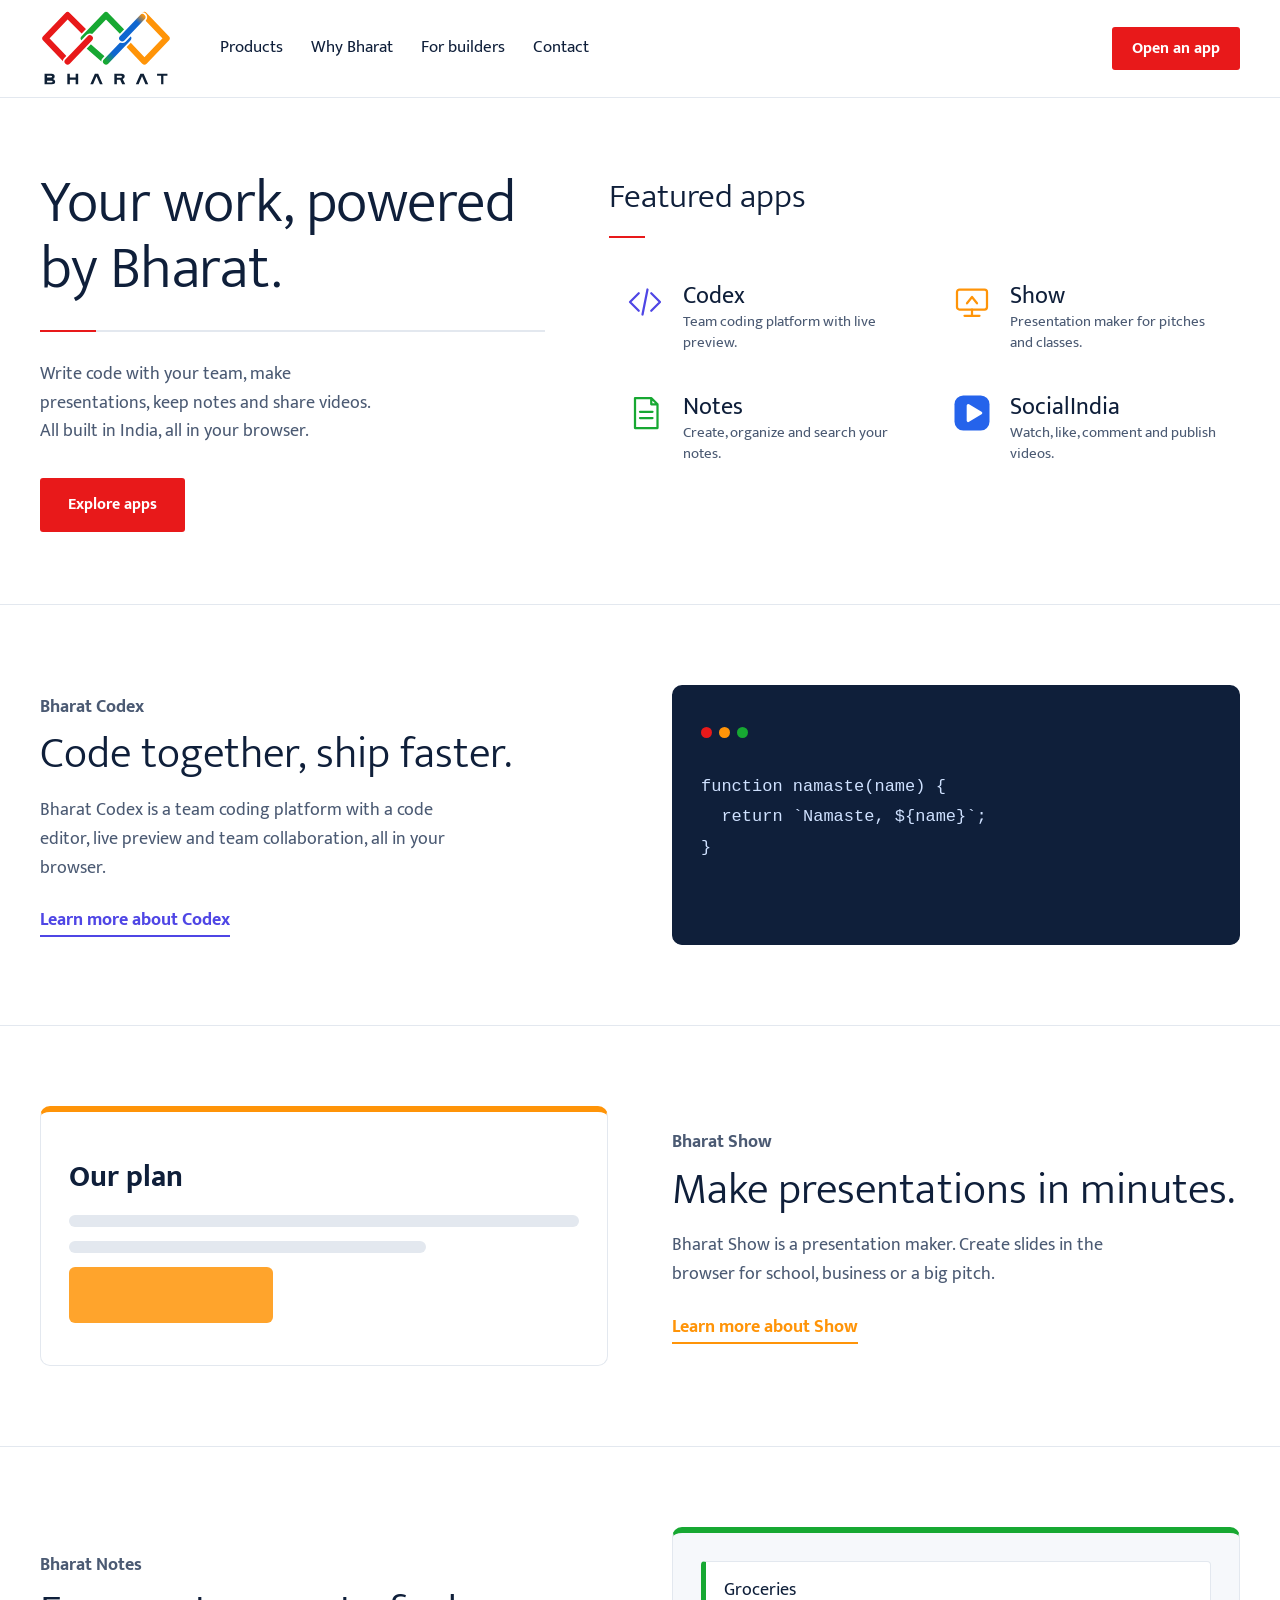
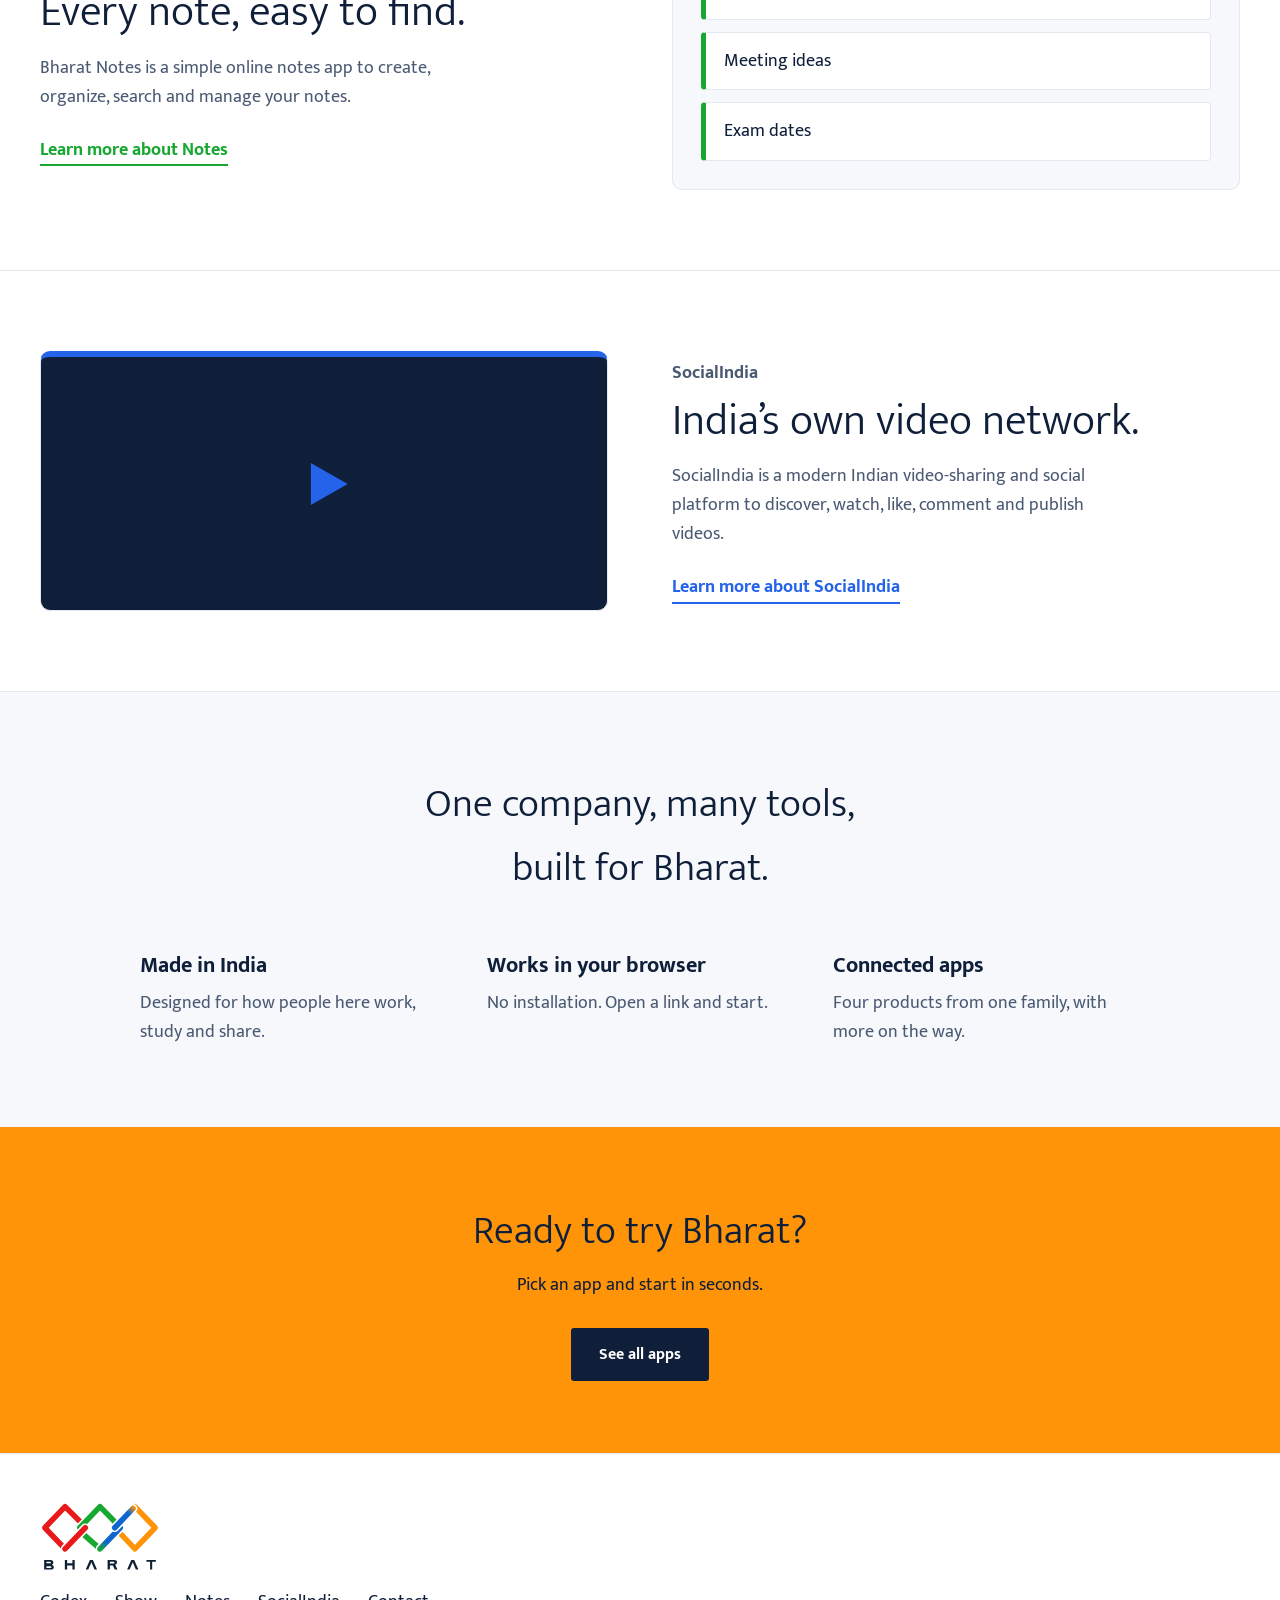
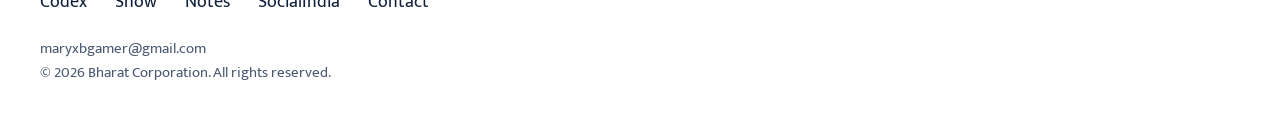
==== index.html @ 2df31aef "Initial commit from BharatCodex" ====
<!DOCTYPE html>
<html lang="en"><head><meta charset="utf-8"><meta name="viewport" content="width=device-width, initial-scale=1">
<title>Bharat — Software for everyone in India</title><meta name="description" content="Bharat builds Indian software: a team coding platform, a presentation maker, a notes app and a video-sharing network.">
<link rel="icon" href="data:image/svg+xml,%3Csvg xmlns='http://www.w3.org/2000/svg' viewBox='0 0 32 32'%3E%3Crect x='1' y='8' width='14' height='14' rx='3' transform='rotate(45 8 15)' fill='none' stroke='%23e8191a' stroke-width='3'/%3E%3Crect x='17' y='8' width='14' height='14' rx='3' transform='rotate(45 24 15)' fill='none' stroke='%23ff9408' stroke-width='3'/%3E%3C/svg%3E">
<link rel="preconnect" href="https://fonts.googleapis.com"><link rel="preconnect" href="https://fonts.gstatic.com" crossorigin>
<link href="https://fonts.googleapis.com/css2?family=Mukta:wght@300;400;500;700&display=swap" rel="stylesheet">
<link rel="stylesheet" href="style.css"></head>
<body>
<svg width="0" height="0" style="position:absolute" aria-hidden="true" focusable="false"><defs><linearGradient id="bh-lower" gradientUnits="userSpaceOnUse" x1="770" y1="544" x2="800" y2="514"><stop offset="0" stop-color="#17a832"/><stop offset="1" stop-color="#0f66d0"/></linearGradient><linearGradient id="bh-upper" gradientUnits="userSpaceOnUse" x1="834" y1="452" x2="920" y2="362"><stop offset=".7" stop-color="#0f66d0"/><stop offset="1" stop-color="#ff9408"/></linearGradient><symbol id="bharat-logo" viewBox="509 340 522 304"><g fill="none" stroke-width="24" stroke-linecap="round" stroke-linejoin="round"><path d="M685 427 618 360 530 452 618 544 706 452" stroke="#e8191a"/><path d="M682 452 770 360 846 438" stroke="#fff" stroke-width="38"/><path d="M682 452 770 360 846 438" stroke="#17a832"/><path d="M702 484 770 544" stroke="#17a832"/><path d="M618 544 706 452" stroke="#fff" stroke-width="38"/><path d="M618 544 706 452" stroke="#e8191a"/><path d="M922 360 1010 452 922 544 850 468" stroke="#ff9408"/><path d="M770 544 858 452" stroke="#fff" stroke-width="38"/><path d="M770 544 858 452" stroke="url(#bh-lower)"/><path d="M914 368 834 452" stroke="#fff" stroke-width="38"/><path d="M914 368 834 452" stroke="url(#bh-upper)"/></g><g fill="#0f2035" fill-rule="evenodd"><path d="M527 592H555Q567 592 567 603Q567 611 560 613Q569 615 569 624Q569 634 556 634H527ZM537 600H551Q557 600 557 604Q557 607 551 607H537ZM537 620H553Q559 620 559 624Q559 627 553 627H537Z"/><path d="M617 592h10v15h23v-15h10v42h-10v-18h-23v18h-10z"/><path id="bh-a" d="M708 634 726 592H739L757 634H746L732.5 602 719 634Z"/><path d="M803 592H832Q844 592 844 602Q844 611 836 613L846 634H834L826 616H813V634H803ZM813 600V608H829Q833 608 833 604Q833 600 829 600Z"/><use href="#bh-a" x="180"/><path d="M972 592H1013V600H997V634H988V600H972Z"/></g></symbol></defs></svg>
<header class="top">
<a class="brand" href="index.html" aria-label="Bharat home"><svg class="logo" viewBox="0 0 522 304" role="img" aria-label="Bharat"><use href="#bharat-logo"/></svg></a>
<button class="menu" aria-label="Menu" aria-expanded="false"><span></span><span></span><span></span></button>
<nav aria-label="Main" id="mainnav"><a href="products.html">Products</a><a href="why-bharat.html">Why Bharat</a><a href="builders.html">For builders</a><a href="contact.html">Contact</a></nav>
<a class="btn small" href="products.html">Open an app</a>
</header>
<main>
<section class="hero"><div class="hero-copy"><h1>Your work, powered by Bharat.</h1><p>Write code with your team, make presentations, keep notes and share videos. All built in India, all in your browser.</p><a class="btn" href="products.html">Explore apps</a></div>
<div class="featured"><h2>Featured apps</h2><ul><li class="app" style="--c:#4f46e5"><a href="codex.html"><svg viewBox="0 0 32 32" aria-hidden="true"><path d="M11 9 4 16l7 7M21 9l7 7-7 7M18 6l-4 20"/></svg><h3>Codex</h3><p>Team coding platform with live preview.</p></a></li><li class="app" style="--c:#ff9408"><a href="show.html"><svg viewBox="0 0 32 32" aria-hidden="true"><rect x="4" y="6" width="24" height="16" rx="2"/><path d="M16 22v5M10 27h12M12 17l4-5 4 5"/></svg><h3>Show</h3><p>Presentation maker for pitches and classes.</p></a></li><li class="app" style="--c:#17a832"><a href="notes.html"><svg viewBox="0 0 32 32" aria-hidden="true"><path d="M8 4h13l5 5v19H8zM21 4v5h5M12 15h10M12 20h10"/></svg><h3>Notes</h3><p>Create, organize and search your notes.</p></a></li><li class="app" style="--c:#2563eb"><a href="socialindia.html"><svg class="sicon" viewBox="0 0 64 64" role="img" aria-label="SocialIndia"><rect x="4" y="4" width="56" height="56" rx="14" fill="#2563eb"/><path d="M26 20 46 32 26 44Z" fill="#fff" stroke="#fff" stroke-width="5" stroke-linejoin="round"/></svg><h3>SocialIndia</h3><p>Watch, like, comment and publish videos.</p></a></li></ul></div></section>
<section class="spot" style="--c:#4f46e5"><div><p class="tag">Bharat Codex</p><h2>Code together, ship faster.</h2><p>Bharat Codex is a team coding platform with a code editor, live preview and team collaboration, all in your browser.</p><a class="link" href="codex.html">Learn more about Codex</a></div><div class="panel code"><i></i><i></i><i></i><pre>function namaste(name) {
  return `Namaste, ${name}`;
}</pre></div></section>
<section class="spot rev" style="--c:#ff9408"><div><p class="tag">Bharat Show</p><h2>Make presentations in minutes.</h2><p>Bharat Show is a presentation maker. Create slides in the browser for school, business or a big pitch.</p><a class="link" href="show.html">Learn more about Show</a></div><div class="panel slide"><b>Our plan</b><span></span><span></span><span class="s"></span></div></section>
<section class="spot" style="--c:#17a832"><div><p class="tag">Bharat Notes</p><h2>Every note, easy to find.</h2><p>Bharat Notes is a simple online notes app to create, organize, search and manage your notes.</p><a class="link" href="notes.html">Learn more about Notes</a></div><div class="panel notes"><div>Groceries</div><div>Meeting ideas</div><div>Exam dates</div></div></section>
<section class="spot rev" style="--c:#2563eb"><div><p class="tag">SocialIndia</p><h2>India’s own video network.</h2><p>SocialIndia is a modern Indian video-sharing and social platform to discover, watch, like, comment and publish videos.</p><a class="link" href="socialindia.html">Learn more about SocialIndia</a></div><div class="panel video"><svg viewBox="0 0 32 32"><path d="m11 8 14 8-14 8z"/></svg></div></section>
<section class="suite"><h2>One company, many tools, built for Bharat.</h2><div class="cols"><div><h3>Made in India</h3><p>Designed for how people here work, study and share.</p></div><div><h3>Works in your browser</h3><p>No installation. Open a link and start.</p></div><div><h3>Connected apps</h3><p>Four products from one family, with more on the way.</p></div></div></section>
<section class="cta"><h2>Ready to try Bharat?</h2><p>Pick an app and start in seconds.</p><a class="btn" href="products.html">See all apps</a></section>
</main>
<footer><svg class="logo foot" viewBox="0 0 522 304" role="img" aria-label="Bharat"><use href="#bharat-logo"/></svg>
<nav aria-label="Products"><a href="codex.html">Codex</a><a href="show.html">Show</a><a href="notes.html">Notes</a><a href="socialindia.html">SocialIndia</a><a href="contact.html">Contact</a></nav>
<p><a href="mailto:maryxbgamer@gmail.com">maryxbgamer@gmail.com</a></p>
<p>© 2026 Bharat Corporation. All rights reserved.</p></footer>
<script src="script.js"></script>
</body></html>
---- style.css ----
:root{--ink:#0f1f3a;--mute:#4b5a73;--line:#e3e8ef;--bg:#fff;--soft:#f6f8fb;--red:#e8191a;--green:#17a832;--blue:#0f66d0;--orange:#ff9408}
*{box-sizing:border-box;margin:0}
html{scroll-behavior:smooth}
body{font-family:Mukta,system-ui,sans-serif;color:var(--ink);background:var(--bg);line-height:1.6;font-size:18px}
a{color:inherit;text-decoration:none}
:focus-visible{outline:3px solid var(--blue);outline-offset:3px}
.logo{display:block;width:132px;height:auto;aspect-ratio:522/304}
.logo.foot{width:120px;margin-bottom:16px}
.menu{display:none;background:none;border:0;padding:8px;cursor:pointer}
.menu span{display:block;width:24px;height:2px;background:var(--ink);margin:5px 0}
.top{display:flex;align-items:center;gap:32px;padding:10px 40px;border-bottom:1px solid var(--line);position:sticky;top:0;background:#fff;z-index:5}
.top nav{display:flex;gap:28px;flex:1;margin-left:16px}
.top nav a{font-size:17px;padding:6px 0;border-bottom:2px solid transparent}
.top nav a:hover{border-color:var(--red)}
.btn{display:inline-block;background:var(--red);color:#fff;font-weight:700;padding:14px 28px;border-radius:3px;font-size:16px}
.btn:hover{background:#c91012}
.btn.small{padding:9px 20px}
.hero{display:grid;grid-template-columns:1fr 1.25fr;gap:64px;padding:72px 40px;max-width:1280px;margin:auto}
h1{font-size:clamp(38px,5vw,60px);line-height:1.1;font-weight:300;letter-spacing:-.5px;padding-bottom:28px;border-bottom:2px solid var(--line);margin-bottom:28px;position:relative}
h1::after{content:"";position:absolute;left:0;bottom:-2px;width:56px;height:2px;background:var(--red)}
.hero-copy p{color:var(--mute);margin-bottom:32px;max-width:34ch}
.featured h2{font-size:34px;font-weight:300;padding-bottom:14px;margin-bottom:28px;position:relative}
.featured h2::after{content:"";position:absolute;left:0;bottom:0;width:36px;height:2px;background:var(--red)}
.featured ul{list-style:none;padding:0;display:grid;grid-template-columns:repeat(2,1fr);gap:8px 24px}
.app a{display:grid;grid-template-columns:44px 1fr;column-gap:14px;padding:16px;border-radius:6px}
.app a:hover{background:var(--soft)}
.app svg{grid-row:span 2;width:40px;height:40px;fill:none;stroke:var(--c);stroke-width:1.8;stroke-linecap:round;stroke-linejoin:round}
.app h3{font-size:24px;font-weight:400;line-height:1.2}
.app p{font-size:15px;color:var(--mute);line-height:1.4}
.a-blue{--c:var(--blue)}.a-orange{--c:var(--orange)}.a-green{--c:var(--green)}.a-red{--c:var(--red)}
.spot{--c:var(--blue);display:grid;grid-template-columns:1fr 1fr;gap:64px;align-items:center;padding:80px max(40px,calc((100% - 1200px)/2));border-top:1px solid var(--line)}
.spot.blue{--c:var(--blue)}.spot.orange{--c:var(--orange)}.spot.green{--c:var(--green)}.spot.red{--c:var(--red)}
.spot.rev>div:first-child{order:2}
.spot h2{font-size:clamp(30px,3.6vw,44px);font-weight:300;line-height:1.15;margin-bottom:16px}
.tag{font-weight:700;color:var(--c);margin-bottom:8px}
.spot p{color:var(--mute);max-width:44ch}
.link{display:inline-block;margin-top:24px;font-weight:700;color:var(--c);border-bottom:2px solid var(--c)}
.panel{background:var(--soft);border-radius:10px;min-height:260px;border:1px solid var(--line);padding:28px;border-top:6px solid var(--c)}
.code{background:#0f1f3a;border-color:#0f1f3a}
.code i{display:inline-block;width:11px;height:11px;border-radius:50%;background:var(--red);margin-right:7px}
.code i:nth-child(2){background:var(--orange)}.code i:nth-child(3){background:var(--green)}
.code pre{color:#cfe1ff;margin-top:24px;font-size:17px;line-height:1.8;font-family:ui-monospace,Consolas,monospace}
.slide{display:flex;flex-direction:column;gap:14px;justify-content:center;background:#fff}
.slide b{font-size:30px;font-weight:700}
.slide span{height:12px;background:var(--line);border-radius:6px}.slide span+span{width:70%}
.slide .s{width:40%;height:56px;background:var(--orange);opacity:.85}
.notes{display:flex;flex-direction:column;gap:12px;justify-content:center}
.notes div{background:#fff;border:1px solid var(--line);border-left:5px solid var(--green);padding:14px 18px;border-radius:4px}
.video{display:grid;place-items:center;background:#0f1f3a}
.video svg{width:84px;fill:var(--c)}
.suite{background:var(--soft);padding:80px 40px;text-align:center;border-top:1px solid var(--line)}
.suite h2{font-size:clamp(28px,3.4vw,40px);font-weight:300;max-width:22ch;margin:0 auto 48px}
.cols{display:grid;grid-template-columns:repeat(3,1fr);gap:40px;max-width:1000px;margin:auto;text-align:left}
.cols h3{font-size:22px;margin-bottom:6px}.cols p{color:var(--mute)}
.cta{background:var(--orange);text-align:center;padding:72px 24px}
.cta h2{font-size:40px;font-weight:300}.cta p{margin:8px 0 28px}
.cta .btn{background:var(--ink)}
footer{padding:48px 40px;background:#fff;border-top:1px solid var(--line)}
footer nav{display:flex;gap:28px;margin-bottom:20px}
footer nav a:hover{color:var(--red)}
footer p{color:var(--mute);font-size:15px}
@media(max-width:860px){
 .top{padding:10px 20px;gap:12px;flex-wrap:wrap}.menu{display:block;margin-left:auto;order:2}.top .btn{order:1;margin-left:auto}.top .brand{order:0}.top nav{display:none;order:3;flex-basis:100%;flex-direction:column;gap:4px;margin:0}.top nav.open{display:flex}
 .hero,.spot{grid-template-columns:1fr;gap:36px;padding:48px 20px}
 .spot.rev>div:first-child{order:0}
 .featured ul,.cols{grid-template-columns:1fr}
 .suite{padding:56px 20px}
}
@media(prefers-reduced-motion:reduce){html{scroll-behavior:auto}}
/* ---- pages ---- */
.top nav a[aria-current]{border-color:var(--red);font-weight:700}
.sub{display:flex;align-items:center;gap:32px;padding:14px 40px;max-width:1280px;margin:auto;flex-wrap:wrap}
.pname{display:flex;align-items:center;gap:10px;font-size:26px;font-weight:700}
.pname svg{width:34px;height:34px;fill:none;stroke:var(--c);stroke-width:1.8;stroke-linecap:round;stroke-linejoin:round}
.sub nav{display:flex;gap:28px;margin-left:auto}
.sub nav a{font-size:17px}.sub nav a:hover{color:var(--c)}
.phero{margin:0 24px;border-radius:18px;padding:72px 24px 0;text-align:center;overflow:hidden;background:radial-gradient(120% 90% at 100% 0,var(--c) -30%,transparent 55%),linear-gradient(180deg,var(--t),#fff 85%)}
.phero h1{font-size:clamp(40px,6vw,72px);font-weight:700;line-height:1.05;border:0;padding:0;margin:0 0 20px;letter-spacing:-1px}
.phero h1::after{display:none}
.phero h1 span{color:var(--c)}
.phero p{max-width:60ch;margin:0 auto 32px;color:var(--ink);font-size:19px}
.ctas{display:flex;gap:16px;justify-content:center;flex-wrap:wrap}
.btn.ghost{background:#fff;color:var(--ink);border:2px solid var(--ink)}
.btn.ghost:hover{background:var(--ink);color:#fff}
.mock{max-width:880px;margin:56px auto 0;background:#fff;border-radius:16px 16px 0 0;padding:20px 20px 0;box-shadow:0 0 0 1px var(--line)}
.mock .panel{border-radius:10px 10px 0 0;min-height:300px;text-align:left}
.feats{padding:80px max(40px,calc((100% - 1100px)/2));text-align:left}
.feats h2{font-size:clamp(28px,3.4vw,40px);font-weight:300;margin-bottom:40px}
.feats .cols{max-width:none}
.feats .cols>div{border-top:4px solid var(--c);padding-top:16px}
.page{max-width:1000px;margin:auto;padding:72px 40px}
.page h1{font-size:clamp(36px,5vw,56px)}
.page>p{color:var(--mute);max-width:60ch;margin-bottom:40px}
.grid4{display:grid;grid-template-columns:repeat(2,1fr);gap:24px}
.card{display:block;border:1px solid var(--line);border-top:5px solid var(--c);border-radius:8px;padding:28px}
.card:hover{background:var(--soft)}
.card svg{width:40px;height:40px;fill:none;stroke:var(--c);stroke-width:1.8;stroke-linecap:round;stroke-linejoin:round}
.card h3{font-size:26px;margin:10px 0 4px}.card p{color:var(--mute)}
.card b{display:inline-block;margin-top:14px;color:var(--c)}
.mail{display:inline-block;font-size:26px;font-weight:700;color:var(--red);border-bottom:2px solid var(--red);margin-bottom:40px}
form{display:grid;gap:16px;max-width:560px}
label{font-weight:700;display:grid;gap:6px}
input,textarea{font:inherit;padding:12px 14px;border:1px solid #b9c3d3;border-radius:4px;width:100%}
textarea{min-height:140px}
.note{font-size:15px;color:var(--mute)}
@media(max-width:860px){.sub{padding:12px 20px;gap:12px}.sub nav{margin-left:0;gap:18px}.phero{margin:0 10px;padding-top:48px}.grid4{grid-template-columns:1fr}.page{padding:48px 20px}.feats{padding:56px 20px}}
.app svg.sicon,.card svg.sicon,.pname svg.sicon{fill:none;stroke:none}
.app svg.sicon{width:40px;height:40px}
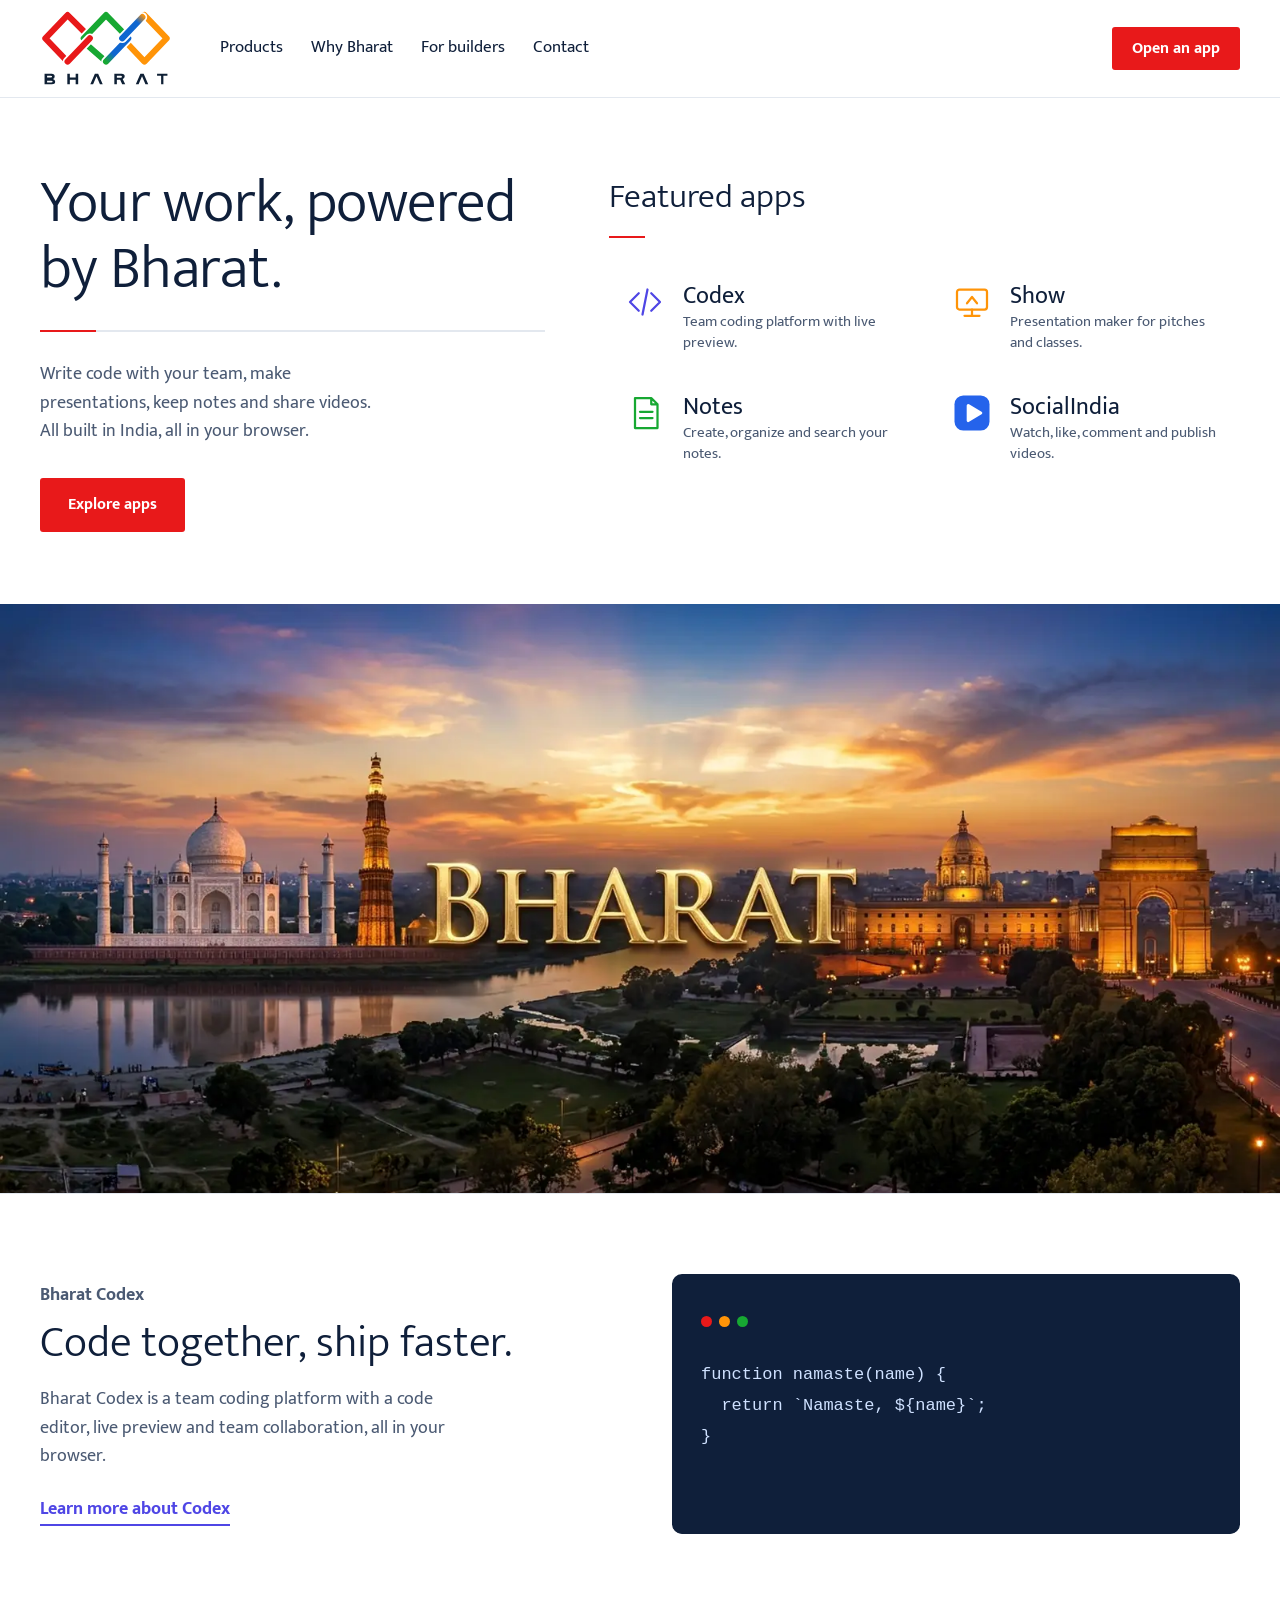
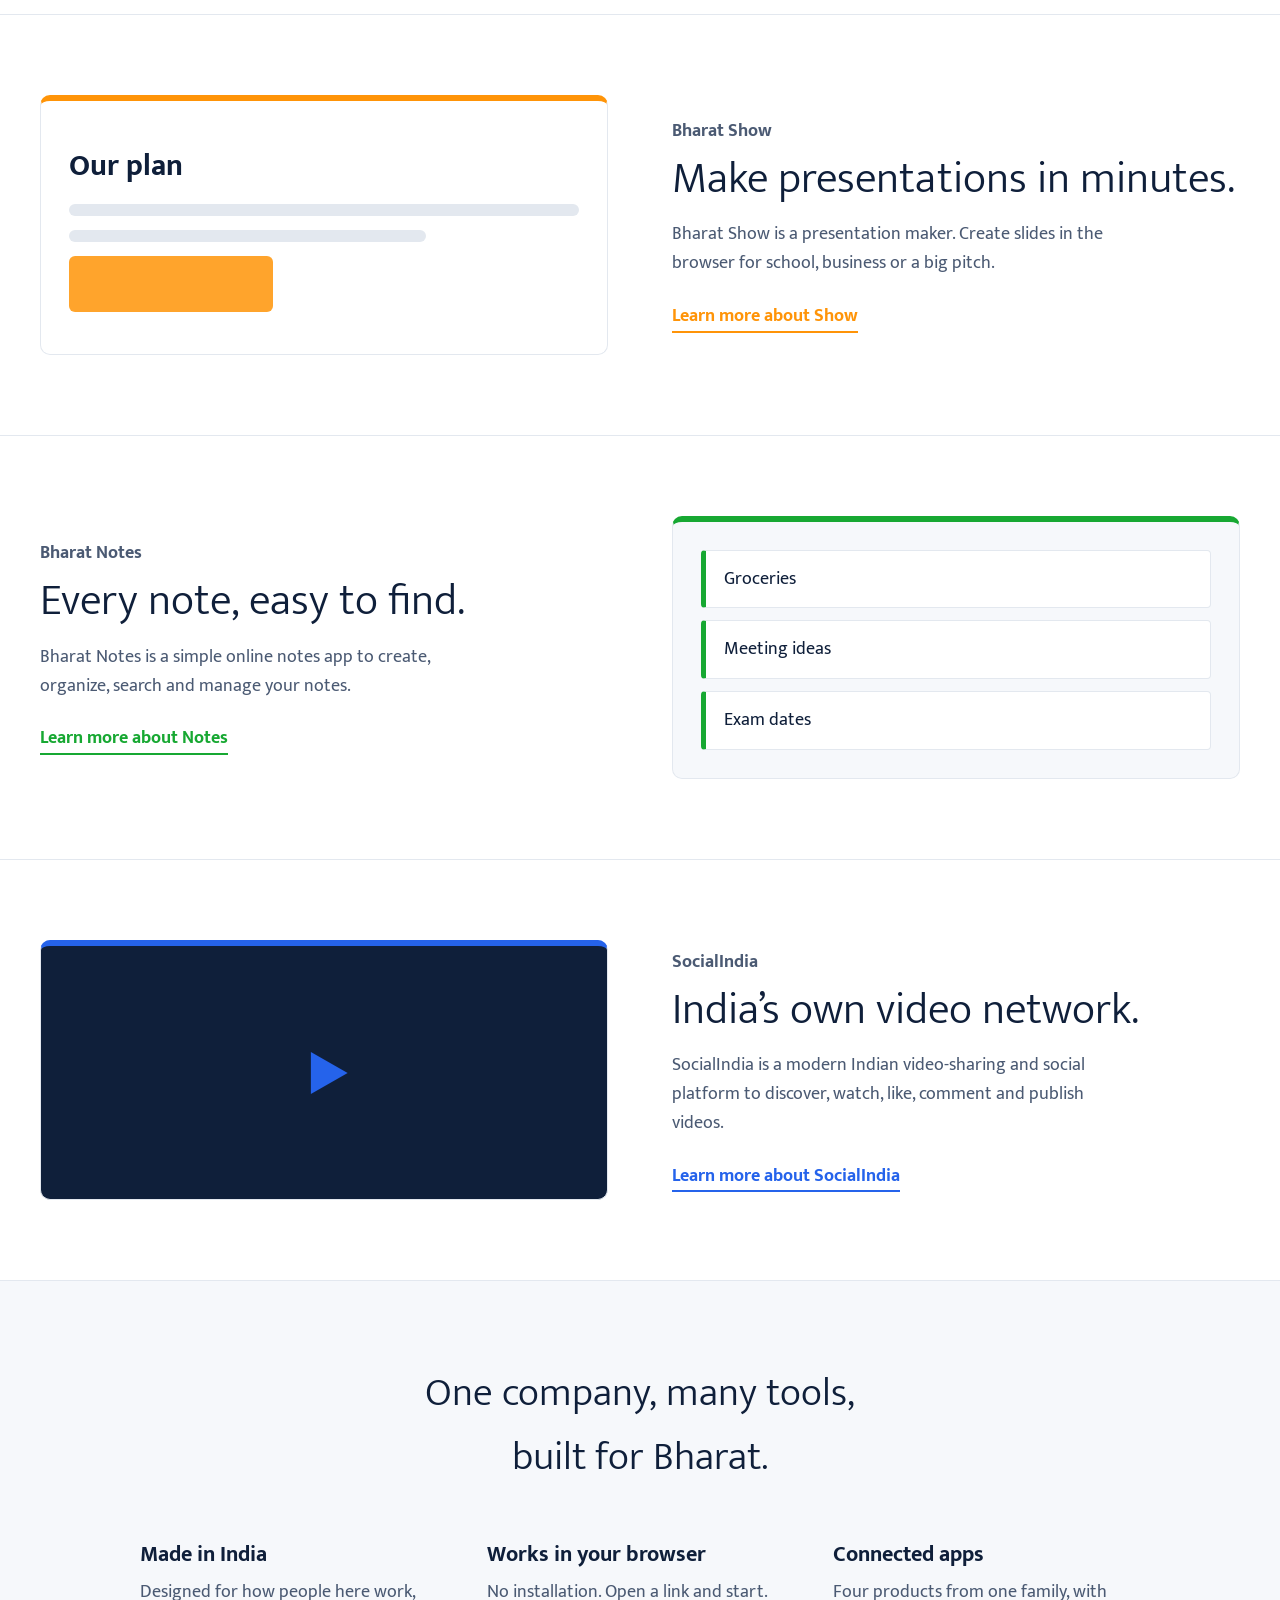
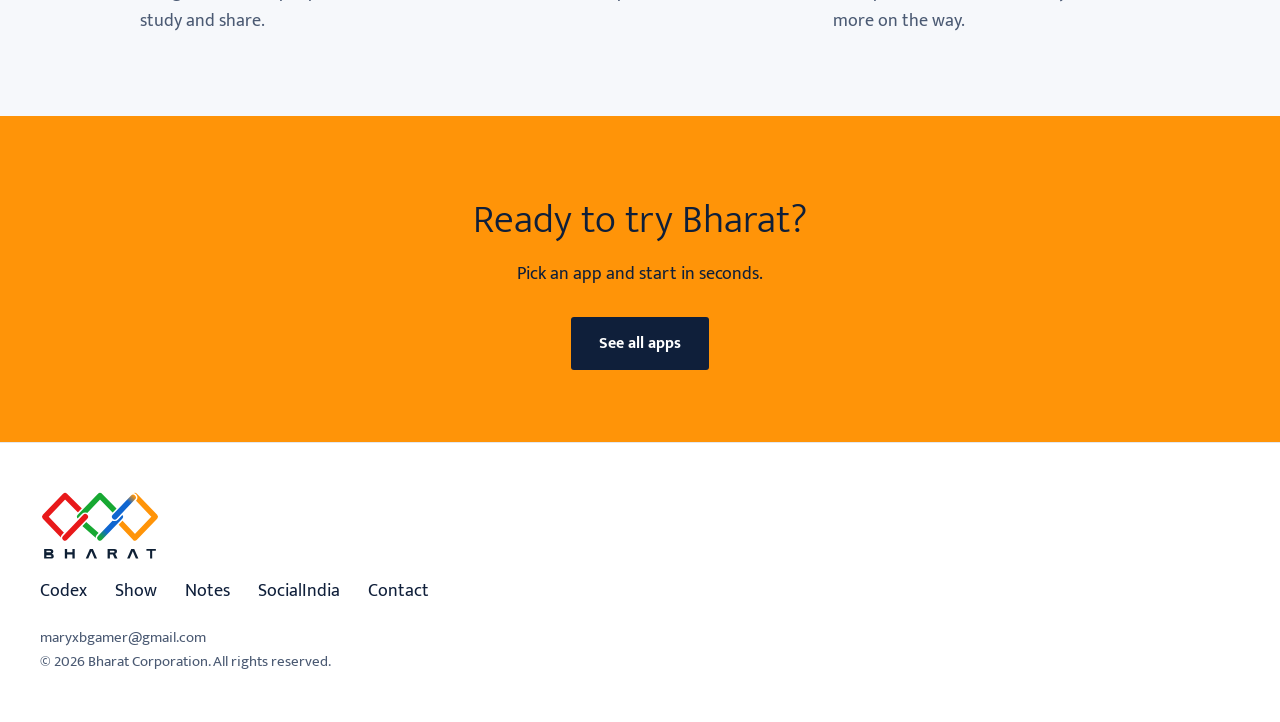
==== commit a0cd068f: "dde" ====
--- a/index.html
+++ b/index.html
@@ -3,7 +3,7 @@
 <title>Bharat — Software for everyone in India</title><meta name="description" content="Bharat builds Indian software: a team coding platform, a presentation maker, a notes app and a video-sharing network.">
 <link rel="icon" href="data:image/svg+xml,%3Csvg xmlns='http://www.w3.org/2000/svg' viewBox='0 0 32 32'%3E%3Crect x='1' y='8' width='14' height='14' rx='3' transform='rotate(45 8 15)' fill='none' stroke='%23e8191a' stroke-width='3'/%3E%3Crect x='17' y='8' width='14' height='14' rx='3' transform='rotate(45 24 15)' fill='none' stroke='%23ff9408' stroke-width='3'/%3E%3C/svg%3E">
 <link rel="preconnect" href="https://fonts.googleapis.com"><link rel="preconnect" href="https://fonts.gstatic.com" crossorigin>
-<link href="https://fonts.googleapis.com/css2?family=Mukta:wght@300;400;500;700&display=swap" rel="stylesheet">
+<link href="https://fonts.googleapis.com/css2?family=Mukta:wght@300;400;500;700&family=Cinzel:wght@700&display=swap" rel="stylesheet">
 <link rel="stylesheet" href="style.css"></head>
 <body>
 <svg width="0" height="0" style="position:absolute" aria-hidden="true" focusable="false"><defs><linearGradient id="bh-lower" gradientUnits="userSpaceOnUse" x1="770" y1="544" x2="800" y2="514"><stop offset="0" stop-color="#17a832"/><stop offset="1" stop-color="#0f66d0"/></linearGradient><linearGradient id="bh-upper" gradientUnits="userSpaceOnUse" x1="834" y1="452" x2="920" y2="362"><stop offset=".7" stop-color="#0f66d0"/><stop offset="1" stop-color="#ff9408"/></linearGradient><symbol id="bharat-logo" viewBox="509 340 522 304"><g fill="none" stroke-width="24" stroke-linecap="round" stroke-linejoin="round"><path d="M685 427 618 360 530 452 618 544 706 452" stroke="#e8191a"/><path d="M682 452 770 360 846 438" stroke="#fff" stroke-width="38"/><path d="M682 452 770 360 846 438" stroke="#17a832"/><path d="M702 484 770 544" stroke="#17a832"/><path d="M618 544 706 452" stroke="#fff" stroke-width="38"/><path d="M618 544 706 452" stroke="#e8191a"/><path d="M922 360 1010 452 922 544 850 468" stroke="#ff9408"/><path d="M770 544 858 452" stroke="#fff" stroke-width="38"/><path d="M770 544 858 452" stroke="url(#bh-lower)"/><path d="M914 368 834 452" stroke="#fff" stroke-width="38"/><path d="M914 368 834 452" stroke="url(#bh-upper)"/></g><g fill="#0f2035" fill-rule="evenodd"><path d="M527 592H555Q567 592 567 603Q567 611 560 613Q569 615 569 624Q569 634 556 634H527ZM537 600H551Q557 600 557 604Q557 607 551 607H537ZM537 620H553Q559 620 559 624Q559 627 553 627H537Z"/><path d="M617 592h10v15h23v-15h10v42h-10v-18h-23v18h-10z"/><path id="bh-a" d="M708 634 726 592H739L757 634H746L732.5 602 719 634Z"/><path d="M803 592H832Q844 592 844 602Q844 611 836 613L846 634H834L826 616H813V634H803ZM813 600V608H829Q833 608 833 604Q833 600 829 600Z"/><use href="#bh-a" x="180"/><path d="M972 592H1013V600H997V634H988V600H972Z"/></g></symbol></defs></svg>
@@ -16,6 +16,7 @@
 <main>
 <section class="hero"><div class="hero-copy"><h1>Your work, powered by Bharat.</h1><p>Write code with your team, make presentations, keep notes and share videos. All built in India, all in your browser.</p><a class="btn" href="products.html">Explore apps</a></div>
 <div class="featured"><h2>Featured apps</h2><ul><li class="app" style="--c:#4f46e5"><a href="codex.html"><svg viewBox="0 0 32 32" aria-hidden="true"><path d="M11 9 4 16l7 7M21 9l7 7-7 7M18 6l-4 20"/></svg><h3>Codex</h3><p>Team coding platform with live preview.</p></a></li><li class="app" style="--c:#ff9408"><a href="show.html"><svg viewBox="0 0 32 32" aria-hidden="true"><rect x="4" y="6" width="24" height="16" rx="2"/><path d="M16 22v5M10 27h12M12 17l4-5 4 5"/></svg><h3>Show</h3><p>Presentation maker for pitches and classes.</p></a></li><li class="app" style="--c:#17a832"><a href="notes.html"><svg viewBox="0 0 32 32" aria-hidden="true"><path d="M8 4h13l5 5v19H8zM21 4v5h5M12 15h10M12 20h10"/></svg><h3>Notes</h3><p>Create, organize and search your notes.</p></a></li><li class="app" style="--c:#2563eb"><a href="socialindia.html"><svg class="sicon" viewBox="0 0 64 64" role="img" aria-label="SocialIndia"><rect x="4" y="4" width="56" height="56" rx="14" fill="#2563eb"/><path d="M26 20 46 32 26 44Z" fill="#fff" stroke="#fff" stroke-width="5" stroke-linejoin="round"/></svg><h3>SocialIndia</h3><p>Watch, like, comment and publish videos.</p></a></li></ul></div></section>
+<section class="scene" aria-label="Bharat at sunset"><img class="scene-svg" alt="Bharat: Taj Mahal, Qutub Minar, Rashtrapati Bhavan and India Gate at sunset" width="1600" height="893" src="[data-uri]"></section>
 <section class="spot" style="--c:#4f46e5"><div><p class="tag">Bharat Codex</p><h2>Code together, ship faster.</h2><p>Bharat Codex is a team coding platform with a code editor, live preview and team collaboration, all in your browser.</p><a class="link" href="codex.html">Learn more about Codex</a></div><div class="panel code"><i></i><i></i><i></i><pre>function namaste(name) {
   return `Namaste, ${name}`;
 }</pre></div></section>
--- a/style.css
+++ b/style.css
@@ -106,3 +106,13 @@
 @media(max-width:860px){.sub{padding:12px 20px;gap:12px}.sub nav{margin-left:0;gap:18px}.phero{margin:0 10px;padding-top:48px}.grid4{grid-template-columns:1fr}.page{padding:48px 20px}.feats{padding:56px 20px}}
 .app svg.sicon,.card svg.sicon,.pname svg.sicon{fill:none;stroke:none}
 .app svg.sicon{width:40px;height:40px}
+/* ---- sunset scene ---- */
+.scene{overflow:hidden;background:#fff}
+.scene-svg{display:block;width:100%;height:clamp(260px,46vw,620px)}
+html.js .scene-svg{opacity:0;transform:translateY(32px);transition:opacity .9s ease,transform .9s ease}
+html.js .scene.in .scene-svg{opacity:1;transform:none}
+.scene .glow{opacity:.85}
+html.js .scene:not(.in) .glow{opacity:0}
+html.js .scene.in .glow{transition:opacity 1.8s ease .6s}
+@media(prefers-reduced-motion:reduce){html.js .scene-svg{opacity:1;transform:none;transition:none}html.js .scene:not(.in) .glow{opacity:.85}}
+img.scene-svg{object-fit:cover;object-position:50% 45%}
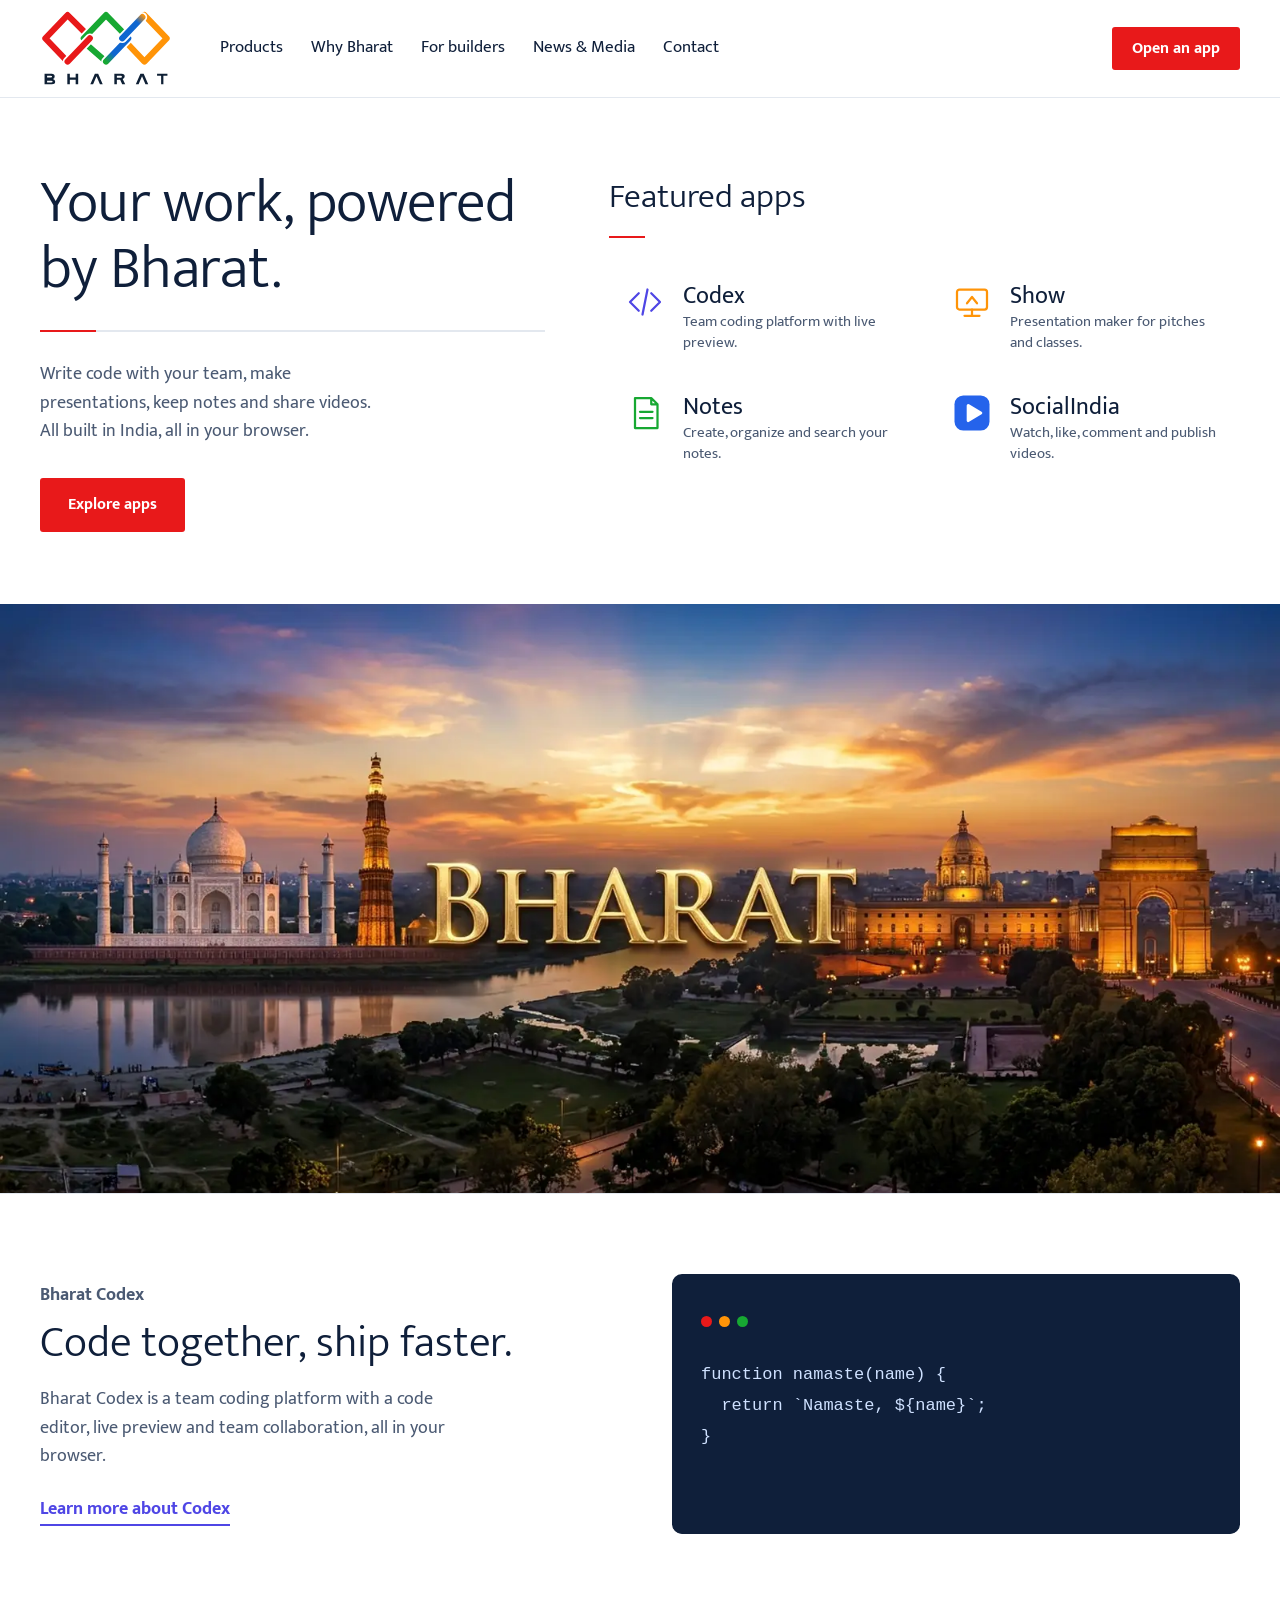
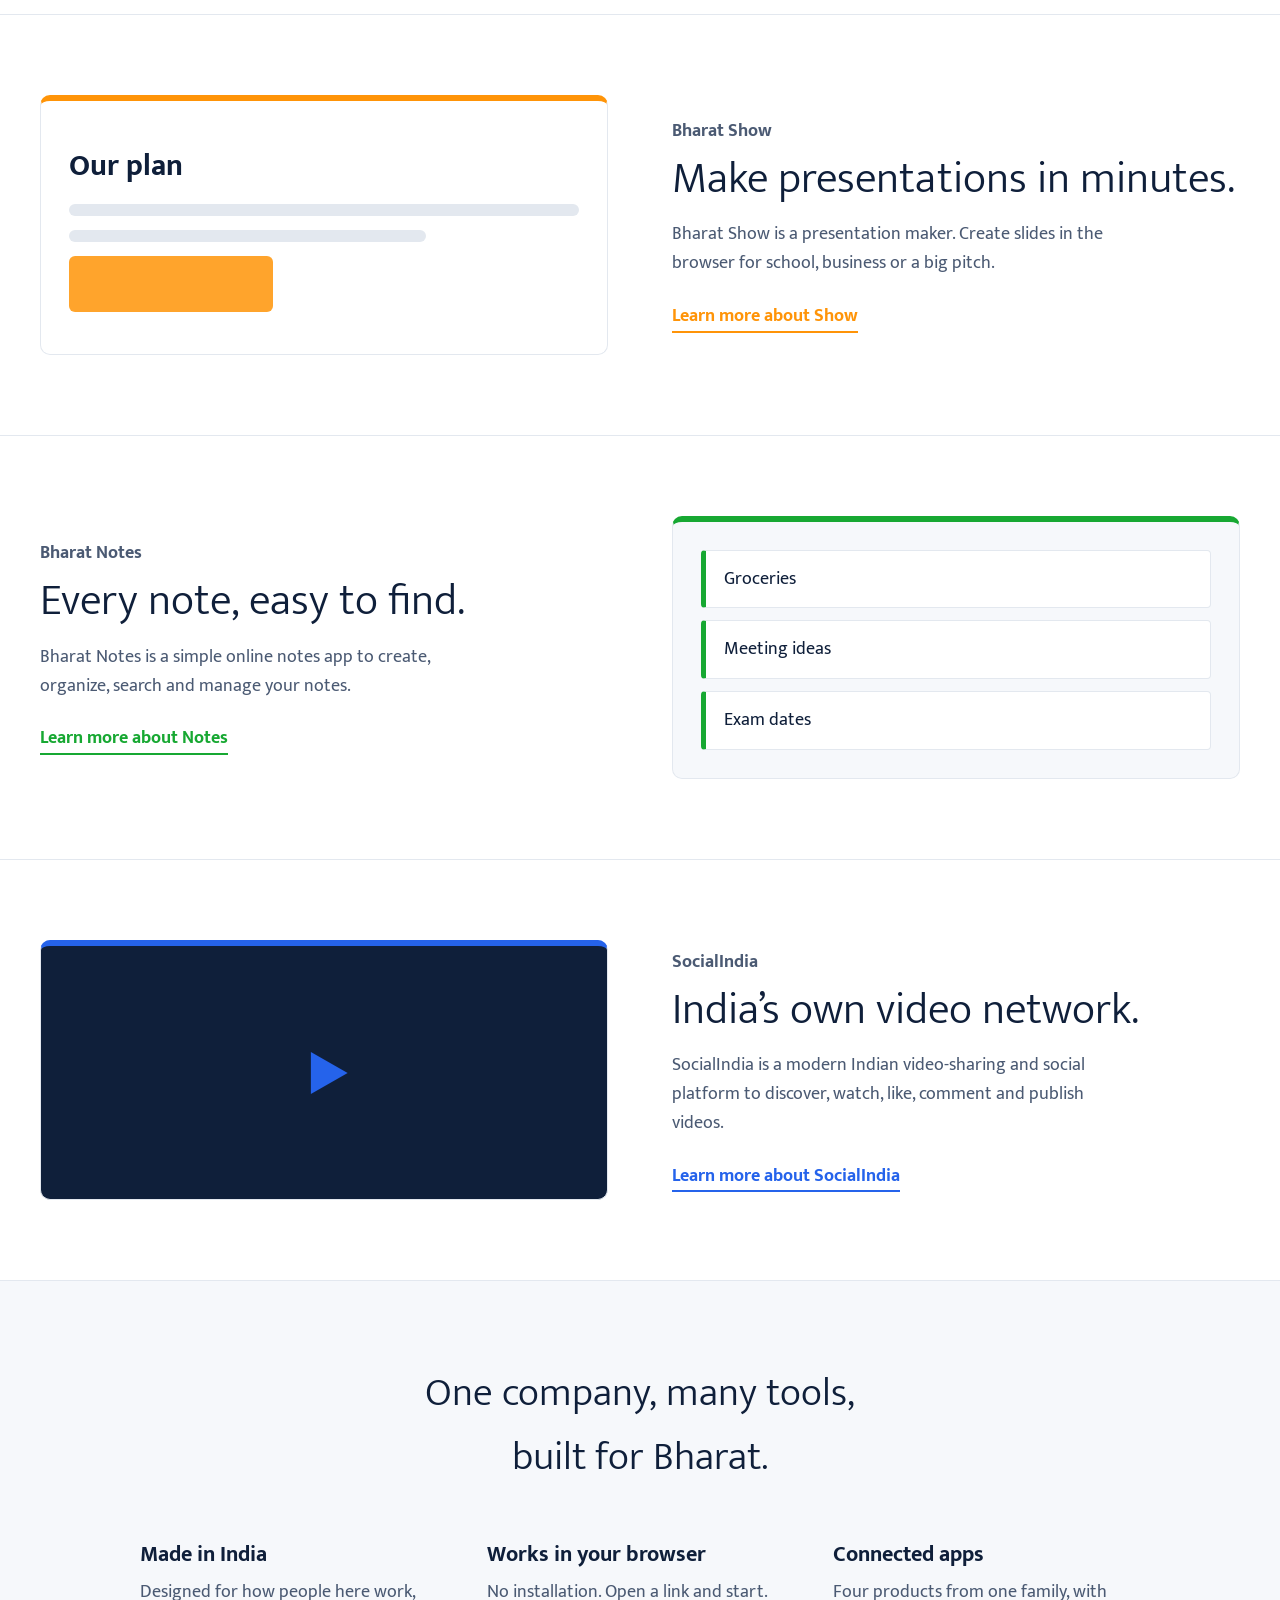
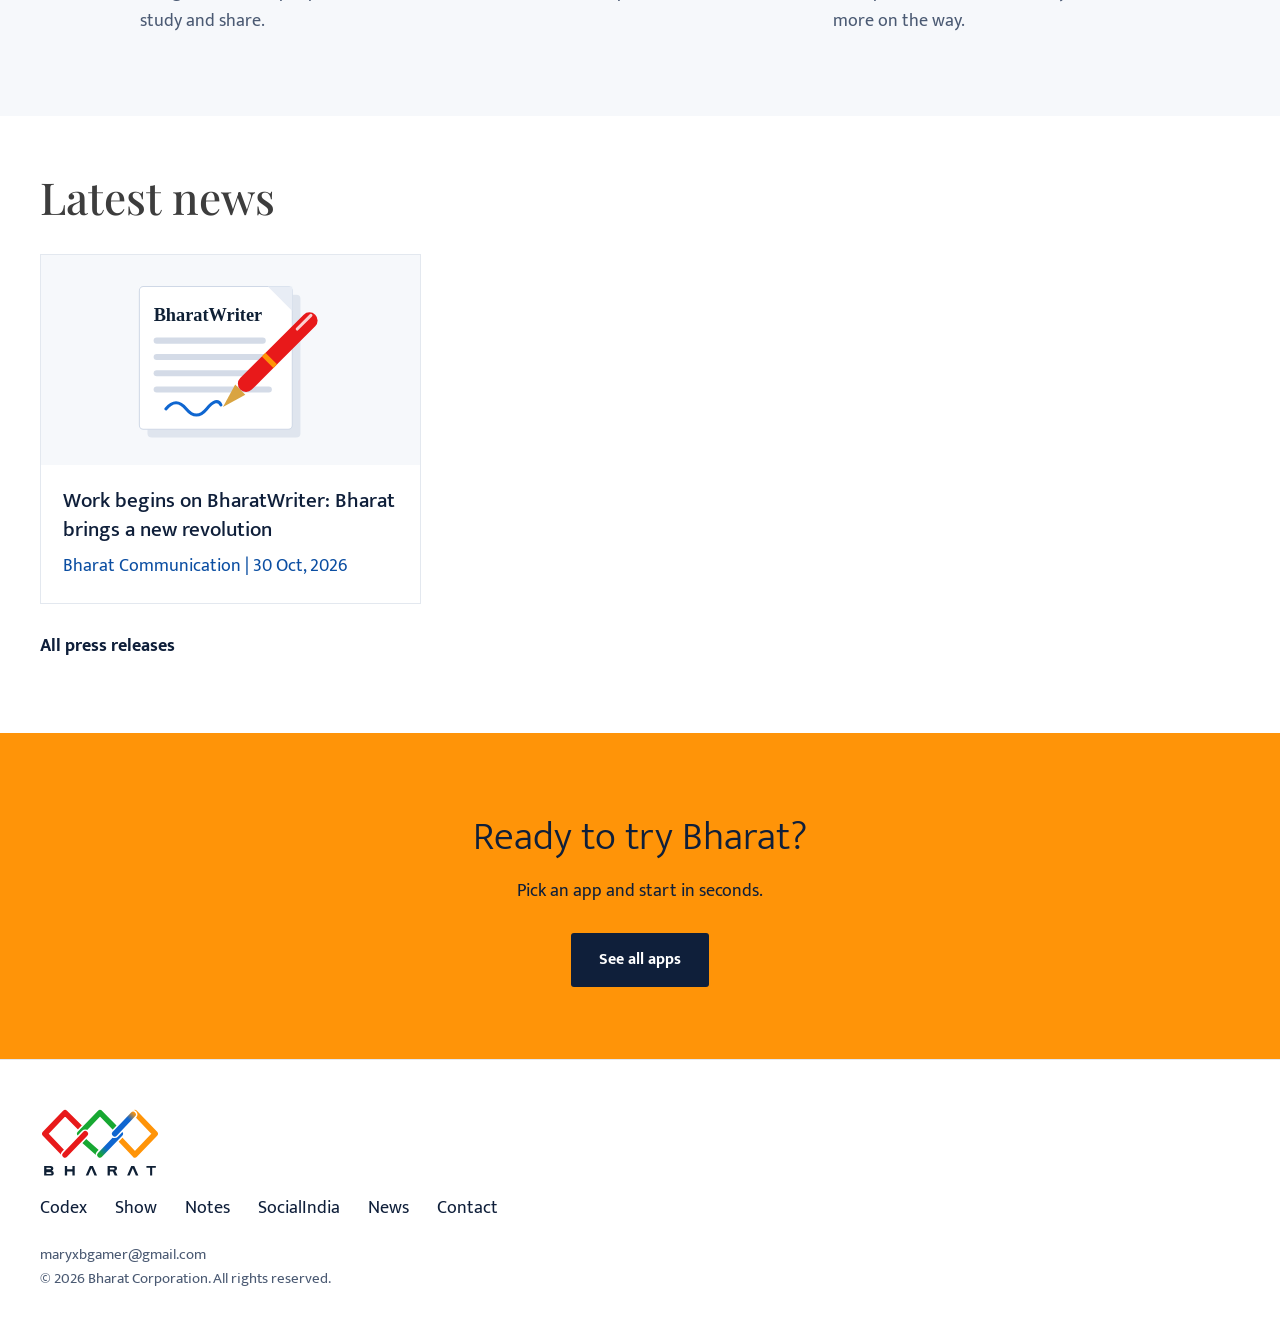
==== commit 44d970a1: "Update from BharatCodex" ====
--- a/index.html
+++ b/index.html
@@ -3,14 +3,14 @@
 <title>Bharat — Software for everyone in India</title><meta name="description" content="Bharat builds Indian software: a team coding platform, a presentation maker, a notes app and a video-sharing network.">
 <link rel="icon" href="data:image/svg+xml,%3Csvg xmlns='http://www.w3.org/2000/svg' viewBox='0 0 32 32'%3E%3Crect x='1' y='8' width='14' height='14' rx='3' transform='rotate(45 8 15)' fill='none' stroke='%23e8191a' stroke-width='3'/%3E%3Crect x='17' y='8' width='14' height='14' rx='3' transform='rotate(45 24 15)' fill='none' stroke='%23ff9408' stroke-width='3'/%3E%3C/svg%3E">
 <link rel="preconnect" href="https://fonts.googleapis.com"><link rel="preconnect" href="https://fonts.gstatic.com" crossorigin>
-<link href="https://fonts.googleapis.com/css2?family=Mukta:wght@300;400;500;700&family=Cinzel:wght@700&display=swap" rel="stylesheet">
+<link href="https://fonts.googleapis.com/css2?family=Mukta:wght@300;400;500;700&family=Cinzel:wght@700&family=Playfair+Display:wght@500&display=swap" rel="stylesheet">
 <link rel="stylesheet" href="style.css"></head>
 <body>
 <svg width="0" height="0" style="position:absolute" aria-hidden="true" focusable="false"><defs><linearGradient id="bh-lower" gradientUnits="userSpaceOnUse" x1="770" y1="544" x2="800" y2="514"><stop offset="0" stop-color="#17a832"/><stop offset="1" stop-color="#0f66d0"/></linearGradient><linearGradient id="bh-upper" gradientUnits="userSpaceOnUse" x1="834" y1="452" x2="920" y2="362"><stop offset=".7" stop-color="#0f66d0"/><stop offset="1" stop-color="#ff9408"/></linearGradient><symbol id="bharat-logo" viewBox="509 340 522 304"><g fill="none" stroke-width="24" stroke-linecap="round" stroke-linejoin="round"><path d="M685 427 618 360 530 452 618 544 706 452" stroke="#e8191a"/><path d="M682 452 770 360 846 438" stroke="#fff" stroke-width="38"/><path d="M682 452 770 360 846 438" stroke="#17a832"/><path d="M702 484 770 544" stroke="#17a832"/><path d="M618 544 706 452" stroke="#fff" stroke-width="38"/><path d="M618 544 706 452" stroke="#e8191a"/><path d="M922 360 1010 452 922 544 850 468" stroke="#ff9408"/><path d="M770 544 858 452" stroke="#fff" stroke-width="38"/><path d="M770 544 858 452" stroke="url(#bh-lower)"/><path d="M914 368 834 452" stroke="#fff" stroke-width="38"/><path d="M914 368 834 452" stroke="url(#bh-upper)"/></g><g fill="#0f2035" fill-rule="evenodd"><path d="M527 592H555Q567 592 567 603Q567 611 560 613Q569 615 569 624Q569 634 556 634H527ZM537 600H551Q557 600 557 604Q557 607 551 607H537ZM537 620H553Q559 620 559 624Q559 627 553 627H537Z"/><path d="M617 592h10v15h23v-15h10v42h-10v-18h-23v18h-10z"/><path id="bh-a" d="M708 634 726 592H739L757 634H746L732.5 602 719 634Z"/><path d="M803 592H832Q844 592 844 602Q844 611 836 613L846 634H834L826 616H813V634H803ZM813 600V608H829Q833 608 833 604Q833 600 829 600Z"/><use href="#bh-a" x="180"/><path d="M972 592H1013V600H997V634H988V600H972Z"/></g></symbol></defs></svg>
 <header class="top">
 <a class="brand" href="index.html" aria-label="Bharat home"><svg class="logo" viewBox="0 0 522 304" role="img" aria-label="Bharat"><use href="#bharat-logo"/></svg></a>
 <button class="menu" aria-label="Menu" aria-expanded="false"><span></span><span></span><span></span></button>
-<nav aria-label="Main" id="mainnav"><a href="products.html">Products</a><a href="why-bharat.html">Why Bharat</a><a href="builders.html">For builders</a><a href="contact.html">Contact</a></nav>
+<nav aria-label="Main" id="mainnav"><a href="products.html">Products</a><a href="why-bharat.html">Why Bharat</a><a href="builders.html">For builders</a><a href="news.html">News & Media</a><a href="contact.html">Contact</a></nav>
 <a class="btn small" href="products.html">Open an app</a>
 </header>
 <main>
@@ -24,10 +24,11 @@
 <section class="spot" style="--c:#17a832"><div><p class="tag">Bharat Notes</p><h2>Every note, easy to find.</h2><p>Bharat Notes is a simple online notes app to create, organize, search and manage your notes.</p><a class="link" href="notes.html">Learn more about Notes</a></div><div class="panel notes"><div>Groceries</div><div>Meeting ideas</div><div>Exam dates</div></div></section>
 <section class="spot rev" style="--c:#2563eb"><div><p class="tag">SocialIndia</p><h2>India’s own video network.</h2><p>SocialIndia is a modern Indian video-sharing and social platform to discover, watch, like, comment and publish videos.</p><a class="link" href="socialindia.html">Learn more about SocialIndia</a></div><div class="panel video"><svg viewBox="0 0 32 32"><path d="m11 8 14 8-14 8z"/></svg></div></section>
 <section class="suite"><h2>One company, many tools, built for Bharat.</h2><div class="cols"><div><h3>Made in India</h3><p>Designed for how people here work, study and share.</p></div><div><h3>Works in your browser</h3><p>No installation. Open a link and start.</p></div><div><h3>Connected apps</h3><p>Four products from one family, with more on the way.</p></div></div></section>
+<section class="news"><h2>Latest news</h2><div class="newsgrid"><a class="ncard" href="news-bharatwriter.html"><div class="img"><svg viewBox="0 0 320 180" role="img" aria-label="Paper and pen with the text BharatWriter"><rect x="78" y="26" width="150" height="140" rx="4" fill="#dfe5ee"/><rect x="70" y="18" width="150" height="140" rx="4" fill="#fff" stroke="#cfd8e6"/><path d="M196 18h24v24z" fill="#e8edf5"/><text x="84" y="52" font-family="Georgia,serif" font-weight="700" font-size="18" fill="#0f2035">BharatWriter</text><g fill="#d4dbe7"><rect x="84" y="68" width="110" height="6" rx="3"/><rect x="84" y="84" width="120" height="6" rx="3"/><rect x="84" y="100" width="96" height="6" rx="3"/><rect x="84" y="116" width="116" height="6" rx="3"/></g><path d="M96 138q10-12 20 0t20 0t14-4" fill="none" stroke="#0f66d0" stroke-width="3" stroke-linecap="round"/><g transform="translate(152 136) rotate(-45)"><polygon points="0,0 24,-7 24,7" fill="#d9a441"/><rect x="24" y="-8" width="104" height="16" rx="8" fill="#e8191a"/><rect x="62" y="-8" width="5" height="16" fill="#ff9408"/><rect x="104" y="-4" width="22" height="3" rx="1.5" fill="#fff" opacity=".8"/></g></svg></div><div class="t">Work begins on BharatWriter: Bharat brings a new revolution</div><div class="m">Bharat Communication | 30 Oct, 2026</div></a></div><a class="link" href="news.html">All press releases</a></section>
 <section class="cta"><h2>Ready to try Bharat?</h2><p>Pick an app and start in seconds.</p><a class="btn" href="products.html">See all apps</a></section>
 </main>
 <footer><svg class="logo foot" viewBox="0 0 522 304" role="img" aria-label="Bharat"><use href="#bharat-logo"/></svg>
-<nav aria-label="Products"><a href="codex.html">Codex</a><a href="show.html">Show</a><a href="notes.html">Notes</a><a href="socialindia.html">SocialIndia</a><a href="contact.html">Contact</a></nav>
+<nav aria-label="Products"><a href="codex.html">Codex</a><a href="show.html">Show</a><a href="notes.html">Notes</a><a href="socialindia.html">SocialIndia</a><a href="news.html">News</a><a href="contact.html">Contact</a></nav>
 <p><a href="mailto:maryxbgamer@gmail.com">maryxbgamer@gmail.com</a></p>
 <p>© 2026 Bharat Corporation. All rights reserved.</p></footer>
 <script src="script.js"></script>
--- a/style.css
+++ b/style.css
@@ -115,4 +115,27 @@
 html.js .scene:not(.in) .glow{opacity:0}
 html.js .scene.in .glow{transition:opacity 1.8s ease .6s}
 @media(prefers-reduced-motion:reduce){html.js .scene-svg{opacity:1;transform:none;transition:none}html.js .scene:not(.in) .glow{opacity:.85}}
-img.scene-svg{object-fit:cover;object-position:50% 45%}+img.scene-svg{object-fit:cover;object-position:50% 45%}
+/* ---- news ---- */
+.crumb{background:#fbf1e3;padding:16px 40px;font-size:17px}
+.crumb a:hover{text-decoration:underline}.crumb span{margin:0 10px;color:var(--mute)}
+.news{max-width:1280px;margin:auto;padding:56px 40px 72px}
+.news h1,.article h1,.news h2{font-family:"Playfair Display",Georgia,serif;font-weight:500;color:#3d3d3d;border:0;padding:0;line-height:1.15}
+.news h1{font-size:clamp(38px,5vw,60px);margin:0 0 40px}
+.news h1::after,.article h1::after{display:none}
+.news h2{font-size:clamp(30px,4vw,44px);margin-bottom:32px}
+.newsgrid{display:grid;grid-template-columns:repeat(3,1fr);gap:28px}
+.ncard{display:block;border:1px solid var(--line);background:#fff}
+.ncard .img{display:grid;place-items:center;height:210px;background:var(--soft)}
+.ncard .img svg{width:86%;height:100%}
+.ncard .t{padding:22px 22px 8px;font-size:21px;font-weight:500;line-height:1.35}
+.ncard .m{padding:0 22px 22px;color:#0b4ea2}
+.ncard:hover .t{color:var(--red)}
+.news .link{margin-top:28px}
+.article{max-width:820px;margin:auto;padding:56px 40px 80px}
+.article h1{font-size:clamp(32px,4.4vw,50px);margin:0 0 14px}
+.article .m{color:#0b4ea2;margin-bottom:24px}
+.himg{background:var(--soft);border-radius:6px;margin-bottom:28px;display:grid;place-items:center;padding:12px}
+.himg svg{width:min(100%,520px);height:auto}
+.article p{margin-bottom:16px;max-width:62ch}
+@media(max-width:860px){.newsgrid{grid-template-columns:1fr}.crumb{padding:14px 20px}.news,.article{padding:40px 20px 56px}}
